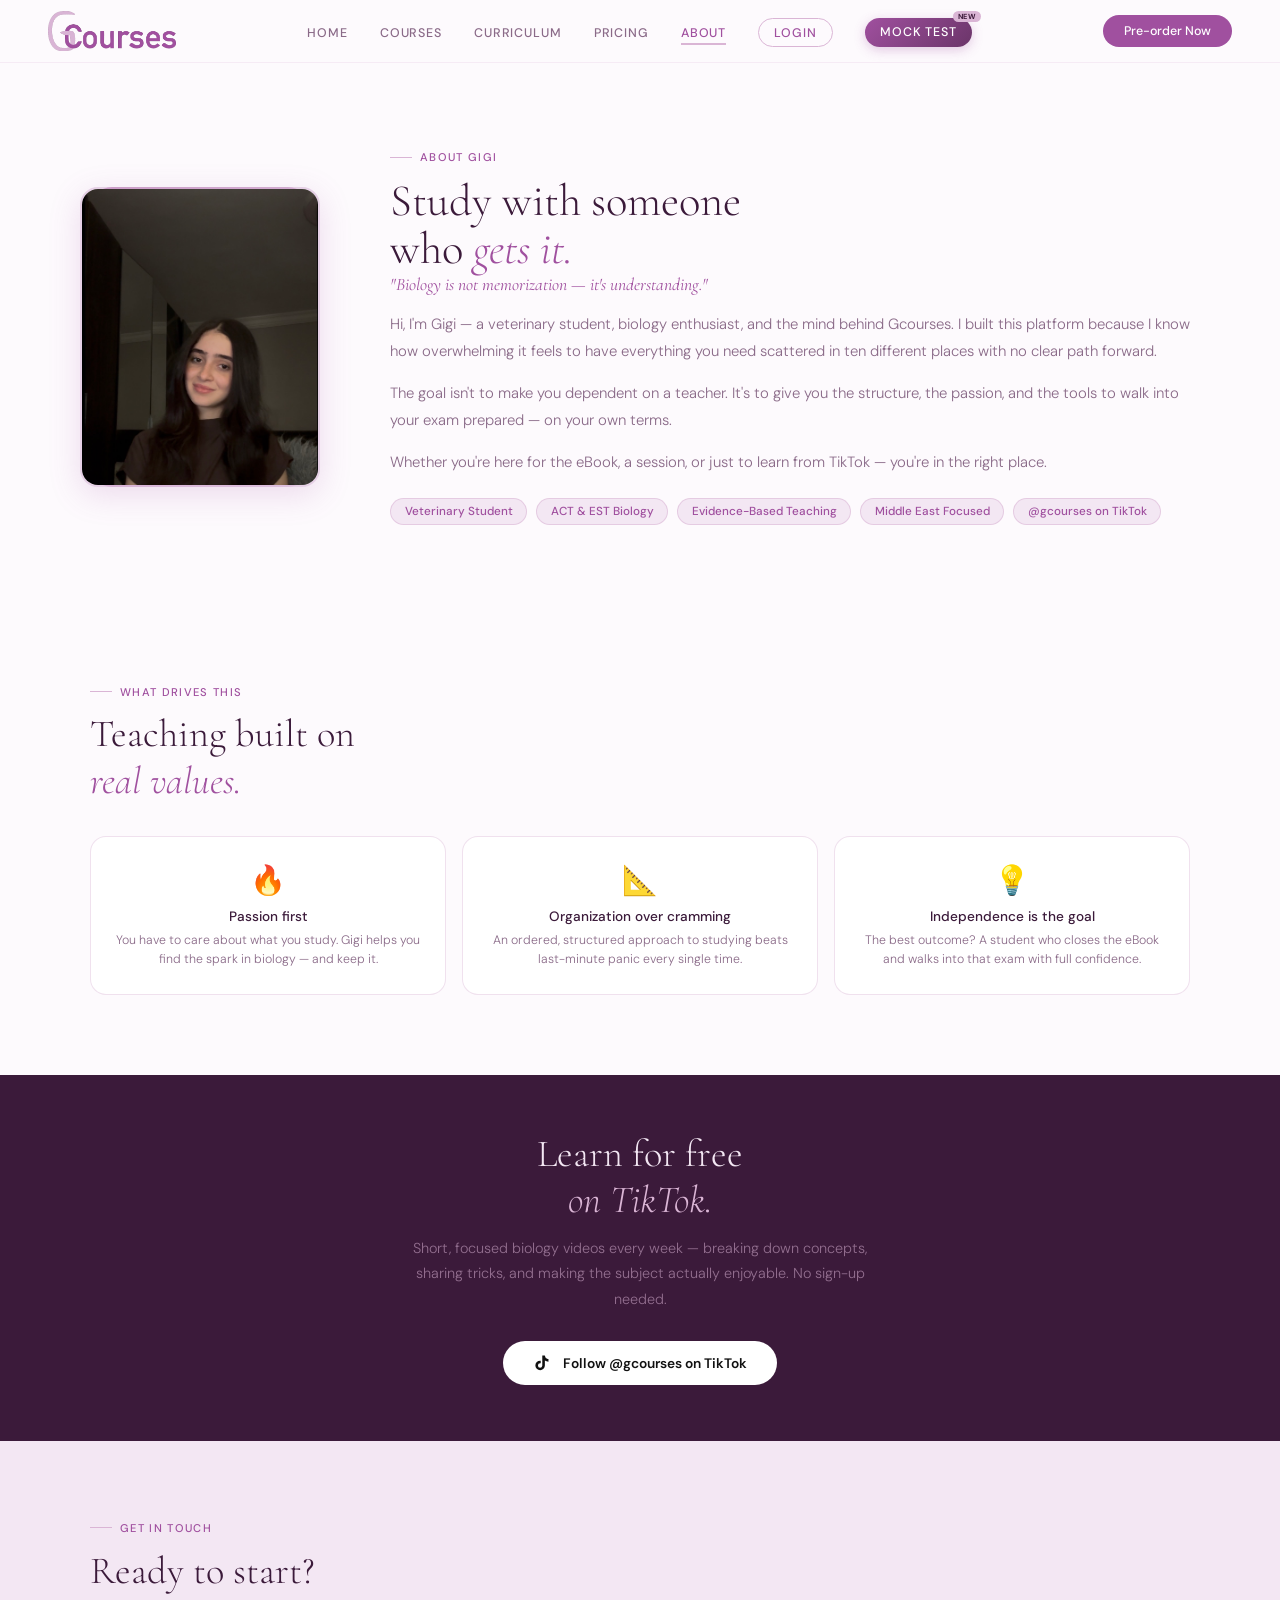
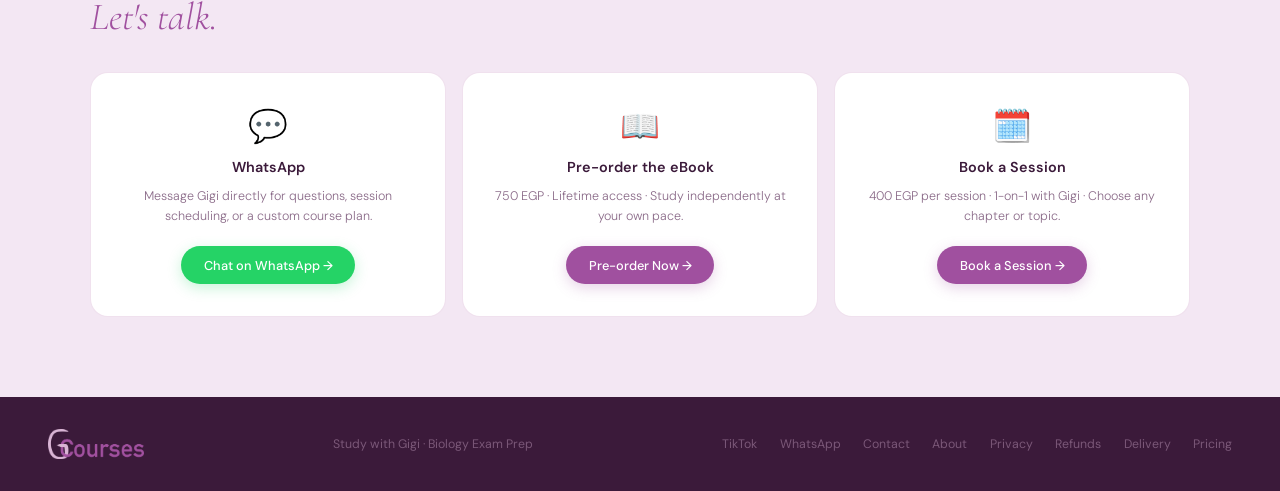
==== about.html @ 27399dd8 "Add Google Analytics (gtag.js, G-3MKLKGQ6C5) to all pages" ====
<!DOCTYPE html>
<html lang="en">
<head>
  <!-- Google tag (gtag.js) -->
  <script async src="https://www.googletagmanager.com/gtag/js?id=G-3MKLKGQ6C5"></script>
  <script>
    window.dataLayer = window.dataLayer || [];
    function gtag(){dataLayer.push(arguments);}
    gtag('js', new Date());

    gtag('config', 'G-3MKLKGQ6C5');
  </script>
  <meta charset="UTF-8"/>
  <meta name="viewport" content="width=device-width,initial-scale=1.0"/>
  <title>About Gigi · Gcourses — Gcourses</title>
  <link href="https://fonts.googleapis.com/css2?family=Cormorant+Garamond:ital,wght@0,300;0,400;0,600;1,300;1,400&family=DM+Sans:ital,wght@0,300;0,400;0,500;1,300&display=swap" rel="stylesheet"/>
  <!-- Vercel Web Analytics -->
  <script>
    window.va = window.va || function () { (window.vaq = window.vaq || []).push(arguments); };
  </script>
  <script defer src="/_vercel/insights/script.js"></script>
  <style>
  :root {
    --purple: #a0509f; --lavender: #dab5d5; --blush: #f3e7f3;
    --deep: #3b1a3a; --mid: #6b3569; --text: #2e1a2e;
    --muted: #8a6a88; --white: #fdfafd;
  }
  *, *::before, *::after { box-sizing: border-box; margin: 0; padding: 0; }
  html { scroll-behavior: smooth; }
  body { font-family: 'DM Sans', sans-serif; background: var(--white); color: var(--text); overflow-x: hidden; }
  nav {
    position: fixed; top: 0; left: 0; right: 0; z-index: 100;
    display: flex; align-items: center; justify-content: space-between;
    padding: 0.7rem 3rem;
    background: rgba(253,250,253,0.95); backdrop-filter: blur(14px);
    border-bottom: 1px solid rgba(218,181,213,0.22);
  }
  .nav-logo img { height: 40px; width: auto; display: block; }
  .nav-links { display: flex; gap: 2rem; list-style: none; }
  .nav-links a { font-size: 0.78rem; font-weight: 500; letter-spacing: 0.07em; text-transform: uppercase; color: var(--muted); text-decoration: none; transition: color 0.2s; padding-bottom: 2px; border-bottom: 2px solid transparent; }
  .nav-links a:hover, .nav-links a.active { color: var(--purple); border-bottom-color: var(--lavender); }
  .nav-cta { background: var(--purple); color: #fff; border: none; border-radius: 100px; padding: 0.5rem 1.3rem; font-family: 'DM Sans', sans-serif; font-size: 0.78rem; font-weight: 500; cursor: pointer; transition: all 0.2s; text-decoration: none; }
  .nav-cta:hover { background: var(--mid); transform: translateY(-1px); }
  .page { padding-top: 70px; min-height: 100vh; }
  h1 { font-family: 'Cormorant Garamond', serif; font-size: clamp(2.6rem, 4.5vw, 4.4rem); font-weight: 300; line-height: 1.08; color: var(--deep); }
  h1 em, h2 em { font-style: italic; color: var(--purple); }
  h2 { font-family: 'Cormorant Garamond', serif; font-size: clamp(1.8rem, 3vw, 2.6rem); font-weight: 300; line-height: 1.2; color: var(--deep); }
  .inner { max-width: 1100px; margin: 0 auto; }
  .section-wrap { padding: 5rem 3rem; }
  .section-wrap.alt { background: var(--blush); }
  .section-label { font-size: 0.7rem; font-weight: 500; letter-spacing: 0.12em; text-transform: uppercase; color: var(--purple); display: flex; align-items: center; gap: 0.5rem; margin-bottom: 0.8rem; }
  .section-label::before { content: ''; display: block; width: 22px; height: 1px; background: var(--lavender); }
  .btn-primary { background: var(--purple); color: #fff; border: none; border-radius: 100px; padding: 0.82rem 1.9rem; font-family: 'DM Sans', sans-serif; font-size: 0.86rem; font-weight: 500; cursor: pointer; transition: all 0.2s; box-shadow: 0 4px 18px rgba(160,80,159,0.28); text-decoration: none; display: inline-block; }
  .btn-primary:hover { background: var(--mid); transform: translateY(-2px); }
  .btn-ghost { background: none; border: 1.5px solid var(--lavender); border-radius: 100px; padding: 0.82rem 1.9rem; font-family: 'DM Sans', sans-serif; font-size: 0.86rem; font-weight: 500; color: var(--purple); cursor: pointer; transition: all 0.2s; text-decoration: none; display: inline-block; }
  .btn-ghost:hover { border-color: var(--purple); background: var(--blush); }
  footer { background: var(--deep); color: rgba(218,181,213,0.4); padding: 2rem 3rem; display: flex; justify-content: space-between; align-items: center; font-size: 0.77rem; }
  .footer-logo img { height: 30px; width: auto; display: block; }
  .footer-links { display: flex; gap: 1.4rem; }
  .footer-links a { color: rgba(218,181,213,0.4); text-decoration: none; transition: color 0.2s; }
  .footer-links a:hover { color: var(--lavender); }
  @keyframes fadeUp { from { opacity: 0; transform: translateY(18px); } to { opacity: 1; transform: translateY(0); } }
  .fade-up { animation: fadeUp 0.65s ease both; }
  .fade-up-2 { animation: fadeUp 0.65s 0.12s ease both; }
  .fade-up-3 { animation: fadeUp 0.65s 0.22s ease both; }
  @media (max-width: 900px) { nav { padding: 0.8rem 1.5rem; } .nav-links { display: none; } .section-wrap { padding: 3.5rem 1.5rem; } footer { flex-direction: column; gap: 1rem; text-align: center; } }

  .about-hero { padding:5rem 3rem; }
  .about-grid { display:grid; grid-template-columns:auto 1fr; gap:5rem; align-items:center; }
  .about-avatar { width:220px; height:300px; border-radius:22px; background:linear-gradient(135deg,var(--lavender),var(--blush)); display:flex; flex-direction:column; align-items:center; justify-content:center; gap:0.8rem; flex-shrink:0; }
  .avatar-circle { width:72px; height:72px; border-radius:50%; background:rgba(160,80,159,0.18); border:2px solid rgba(160,80,159,0.28); display:flex; align-items:center; justify-content:center; font-size:2rem; }
  .avatar-name { font-family:'Cormorant Garamond',serif; font-size:1.1rem; font-weight:600; color:var(--purple); }
  .about-tagline { font-family:'Cormorant Garamond',serif; font-size:1.1rem; font-style:italic; color:var(--purple); margin-bottom:1rem; }
  .about-tags { display:flex; flex-wrap:wrap; gap:0.55rem; margin-top:1.3rem; }
  .tag { background:var(--blush); border:1px solid rgba(218,181,213,0.55); border-radius:100px; padding:0.28rem 0.85rem; font-size:0.73rem; color:var(--purple); font-weight:500; }
  .values-grid { display:grid; grid-template-columns:repeat(3,1fr); gap:1rem; margin-top:2rem; }
  .value-card { background:#fff; border:1px solid rgba(218,181,213,0.4); border-radius:16px; padding:1.5rem 1.3rem; text-align:center; transition:transform 0.2s; }
  .value-card:hover { transform:translateY(-3px); }
  .value-icon { font-size:1.8rem; margin-bottom:0.6rem; }
  .value-title { font-size:0.85rem; font-weight:500; color:var(--deep); margin-bottom:0.35rem; }
  .value-desc { font-size:0.77rem; color:var(--muted); font-weight:300; line-height:1.6; }

  /* CONTACT */
  .contact-section { padding:5rem 3rem; background:var(--blush); }
  .contact-grid { display:grid; grid-template-columns:repeat(3,1fr); gap:1rem; margin-top:2rem; }
  .contact-card { background:#fff; border-radius:18px; padding:2rem 1.6rem; border:1px solid rgba(218,181,213,0.4); display:flex; flex-direction:column; align-items:center; text-align:center; gap:0.7rem; transition:transform 0.2s,box-shadow 0.2s; }
  .contact-card:hover { transform:translateY(-3px); box-shadow:0 8px 26px rgba(160,80,159,0.1); }
  .contact-icon { font-size:2rem; }
  .contact-title { font-size:0.9rem; font-weight:600; color:var(--deep); }
  .contact-desc { font-size:0.78rem; color:var(--muted); font-weight:300; line-height:1.6; }
  .contact-btn { margin-top:0.5rem; border-radius:100px; padding:0.65rem 1.4rem; font-family:'DM Sans',sans-serif; font-size:0.8rem; font-weight:500; cursor:pointer; text-decoration:none; display:inline-block; transition:all 0.2s; }
  .btn-wa { background:#25D366; color:#fff; border:none; box-shadow:0 4px 14px rgba(37,211,102,0.25); }
  .btn-wa:hover { background:#1ebe5d; transform:translateY(-2px); }
  .btn-tt { background:#010101; color:#fff; border:none; }
  .btn-tt:hover { background:#333; transform:translateY(-2px); }
  .btn-form { background:var(--purple); color:#fff; border:none; box-shadow:0 4px 14px rgba(160,80,159,0.25); }
  .btn-form:hover { background:var(--mid); transform:translateY(-2px); }

  /* TIKTOK strip */
  .tiktok-strip { background:var(--deep); padding:3.5rem 3rem; text-align:center; }
  .tiktok-strip h2 { color:var(--blush); }
  .tiktok-strip h2 em { color:var(--lavender); }
  .tiktok-strip p { color:rgba(218,181,213,0.55); font-weight:300; font-size:0.9rem; margin:0.8rem auto 1.8rem; max-width:460px; line-height:1.75; }
  .btn-tiktok-dark { display:inline-flex; align-items:center; gap:0.7rem; background:#fff; color:#111; border:none; border-radius:100px; padding:0.82rem 1.9rem; font-family:'DM Sans',sans-serif; font-size:0.86rem; font-weight:600; cursor:pointer; text-decoration:none; transition:all 0.2s; }
  .btn-tiktok-dark:hover { transform:translateY(-2px); box-shadow:0 6px 22px rgba(255,255,255,0.15); }

  @media(max-width:900px){ .about-grid{grid-template-columns:1fr;} .about-avatar{width:100%;height:180px;} .values-grid{grid-template-columns:1fr 1fr;} .contact-grid{grid-template-columns:1fr;} }
  @media(max-width:600px){ .values-grid{grid-template-columns:1fr;} }
</style>
<style id="mobile-nav-fix">
  .nav-toggle { display:none; background:none; border:none; cursor:pointer; padding:0.4rem; flex-direction:column; gap:5px; z-index:120; }
  .nav-toggle span { display:block; width:24px; height:2px; background:var(--purple,#a0509f); border-radius:2px; transition:transform 0.25s, opacity 0.25s; }
  .nav-toggle.open span:nth-child(1){ transform:translateY(7px) rotate(45deg); }
  .nav-toggle.open span:nth-child(2){ opacity:0; }
  .nav-toggle.open span:nth-child(3){ transform:translateY(-7px) rotate(-45deg); }
  @media (max-width:900px){
    nav { flex-wrap:wrap; }
    .nav-toggle { display:flex; order:3; margin-left:auto; }
    .nav-cta { order:2; }
    .nav-links {
      display:flex !important; flex-direction:column; gap:0; order:4;
      flex-basis:100%; max-height:0; overflow:hidden;
      transition:max-height 0.3s ease; align-items:flex-start;
    }
    .nav-links.open { max-height:60vh; margin-top:0.6rem; }
    .nav-links li { width:100%; }
    .nav-links a { display:block; padding:0.85rem 0.2rem; width:100%; border-bottom:1px solid rgba(218,181,213,0.25) !important; }
  }

  .nav-links a.mock-link { color:#fff !important; background:linear-gradient(135deg,var(--purple),var(--mid)); border-radius:100px; padding:0.4rem 0.95rem; border-bottom:none !important; box-shadow:0 3px 12px rgba(160,80,159,0.3); position:relative; }
  .nav-links a.mock-link:hover { color:#fff !important; transform:translateY(-1px); }
  .nav-links a.mock-link::after { content:'NEW'; position:absolute; top:-7px; right:-9px; font-size:0.46rem; font-weight:700; letter-spacing:0.05em; background:var(--lavender); color:var(--deep); border-radius:100px; padding:1px 5px; }
</style>
<style id="gc-login-css">
.nav-links a.login-link{color:var(--purple);border:1.5px solid var(--lavender);border-radius:100px;padding:0.35rem 0.95rem;border-bottom:1.5px solid var(--lavender) !important;}
.nav-links a.login-link:hover{background:var(--blush);border-color:var(--purple);color:var(--purple);}
</style>
</head>
<body>
<nav><div class="nav-logo"><a href="index.html"><img src="[data-uri]" alt="Gcourses"></a></div><ul class="nav-links"><li><a href="index.html" class="">Home</a></li><li><a href="courses.html" class="">Courses</a></li><li><a href="curriculum.html" class="">Curriculum</a></li><li><a href="pricing.html" class="">Pricing</a></li><li><a href="about.html" class="active">About</a></li><li><a href="login.html" class="login-link" id="gc-login-link">Login</a></li><li><a href="mock-test.html" class="mock-link">Mock Test</a></li></ul><a href="https://marked-kumquat-903.notion.site/2fe700bc3fa581caabe5fdbd5288d40e?pvs=105" target="_blank" class="nav-cta">Pre-order Now</a>
  <button class="nav-toggle" aria-label="Menu"><span></span><span></span><span></span></button></nav>
<div class="page">

<section class="about-hero">
  <div class="inner about-grid">
    <div class="about-avatar">
      <div style="width:240px;border-radius:18px;overflow:hidden;box-shadow:0 8px 32px rgba(160,80,159,0.18);border:2px solid rgba(160,80,159,0.25);">
        <img src="IMG_5245.jpg" alt="Gigi" style="width:100%;display:block;object-fit:cover;" />
      </div>
    </div>
    <div>
      <div class="section-label">About Gigi</div>
      <h1 style="font-size:clamp(2rem,3.5vw,3.2rem);">Study with someone<br>who <em>gets it.</em></h1>
      <div class="about-tagline">"Biology is not memorization — it's understanding."</div>
      <p style="font-size:0.93rem;font-weight:300;line-height:1.85;color:var(--muted);margin-bottom:0.9rem;">Hi, I'm Gigi — a veterinary student, biology enthusiast, and the mind behind Gcourses. I built this platform because I know how overwhelming it feels to have everything you need scattered in ten different places with no clear path forward.</p>
      <p style="font-size:0.93rem;font-weight:300;line-height:1.85;color:var(--muted);margin-bottom:0.9rem;">The goal isn't to make you dependent on a teacher. It's to give you the structure, the passion, and the tools to walk into your exam prepared — on your own terms.</p>
      <p style="font-size:0.93rem;font-weight:300;line-height:1.85;color:var(--muted);">Whether you're here for the eBook, a session, or just to learn from TikTok — you're in the right place.</p>
      <div class="about-tags">
        <span class="tag">Veterinary Student</span>
        <span class="tag">ACT & EST Biology</span>
        <span class="tag">Evidence-Based Teaching</span>
        <span class="tag">Middle East Focused</span>
        <span class="tag">@gcourses on TikTok</span>
      </div>
    </div>
  </div>
</section>

<section class="section-wrap">
  <div class="inner">
    <div class="section-label">What Drives This</div>
    <h2>Teaching built on<br><em>real values.</em></h2>
    <div class="values-grid">
      <div class="value-card"><div class="value-icon">🔥</div><div class="value-title">Passion first</div><div class="value-desc">You have to care about what you study. Gigi helps you find the spark in biology — and keep it.</div></div>
      <div class="value-card"><div class="value-icon">📐</div><div class="value-title">Organization over cramming</div><div class="value-desc">An ordered, structured approach to studying beats last-minute panic every single time.</div></div>
      <div class="value-card"><div class="value-icon">💡</div><div class="value-title">Independence is the goal</div><div class="value-desc">The best outcome? A student who closes the eBook and walks into that exam with full confidence.</div></div>
    </div>
  </div>
</section>

<!-- TIKTOK STRIP -->
<div class="tiktok-strip">
  <h2>Learn for free<br><em>on TikTok.</em></h2>
  <p>Short, focused biology videos every week — breaking down concepts, sharing tricks, and making the subject actually enjoyable. No sign-up needed.</p>
  <a href="https://www.tiktok.com/@gcourses" target="_blank" class="btn-tiktok-dark">
    <svg width="18" height="18" viewBox="0 0 24 24" fill="currentColor"><path d="M19.59 6.69a4.83 4.83 0 0 1-3.77-4.25V2h-3.45v13.67a2.89 2.89 0 0 1-2.88 2.5 2.89 2.89 0 0 1-2.89-2.89 2.89 2.89 0 0 1 2.89-2.89c.28 0 .54.04.79.1V9.01a6.33 6.33 0 0 0-.79-.05 6.34 6.34 0 0 0-6.34 6.34 6.34 6.34 0 0 0 6.34 6.34 6.34 6.34 0 0 0 6.33-6.34V8.69a8.18 8.18 0 0 0 4.78 1.52V6.76a4.85 4.85 0 0 1-1.01-.07z"/></svg>
    Follow @gcourses on TikTok
  </a>
</div>

<!-- CONTACT -->
<section class="contact-section">
  <div class="inner">
    <div class="section-label">Get in Touch</div>
    <h2>Ready to start?<br><em>Let's talk.</em></h2>
    <div class="contact-grid">
      <div class="contact-card">
        <div class="contact-icon">💬</div>
        <div class="contact-title">WhatsApp</div>
        <div class="contact-desc">Message Gigi directly for questions, session scheduling, or a custom course plan.</div>
        <a href="https://wa.me/201130052584" target="_blank" class="contact-btn btn-wa">
          Chat on WhatsApp →
        </a>
      </div>
      <div class="contact-card">
        <div class="contact-icon">📖</div>
        <div class="contact-title">Pre-order the eBook</div>
        <div class="contact-desc">750 EGP · Lifetime access · Study independently at your own pace.</div>
        <a href="https://marked-kumquat-903.notion.site/300700bc3fa581039378f19410c2c1af?pvs=105" target="_blank" class="contact-btn btn-form">Pre-order Now →</a>
      </div>
      <div class="contact-card">
        <div class="contact-icon">🗓️</div>
        <div class="contact-title">Book a Session</div>
        <div class="contact-desc">400 EGP per session · 1-on-1 with Gigi · Choose any chapter or topic.</div>
        <a href="https://marked-kumquat-903.notion.site/2fe700bc3fa581caabe5fdbd5288d40e?pvs=105" target="_blank" class="contact-btn btn-form">Book a Session →</a>
      </div>
    </div>
  </div>
</section>

<footer><div class="footer-logo"><a href="index.html"><img src="[data-uri]" alt="Gcourses"></a></div><div>Study with Gigi · Biology Exam Prep</div><div class="footer-links"><a href="https://www.tiktok.com/@gcourses" target="_blank">TikTok</a><a href="https://wa.me/201130052584" target="_blank">WhatsApp</a><a href="contact.html">Contact</a><a href="about.html">About</a><a href="privacy-policy.html">Privacy</a><a href="refund-policy.html">Refunds</a><a href="delivery-policy.html">Delivery</a><a href="pricing.html">Pricing</a></div></footer>
</div>
<script id="mobile-nav-js">
(function(){
  var btn=document.querySelector('.nav-toggle'), links=document.querySelector('.nav-links');
  if(btn&&links){
    btn.addEventListener('click',function(){ btn.classList.toggle('open'); links.classList.toggle('open'); });
    links.querySelectorAll('a').forEach(function(a){ a.addEventListener('click',function(){ btn.classList.remove('open'); links.classList.remove('open'); }); });
  }
})();
</script>
<script id="gc-nav-auth">
(function(){
  function setup(){
    var link=document.getElementById("gc-login-link");
    if(!link) return;
    var t=localStorage.getItem("gc_token");
    if(t){
      link.textContent="Log out";
      link.href="#";
      link.addEventListener("click",function(e){
        e.preventDefault();
        localStorage.removeItem("gc_token");
        localStorage.removeItem("gc_email");
        location.href="index.html";
      });
    }
  }
  if(document.readyState!=="loading") setup();
  else document.addEventListener("DOMContentLoaded",setup);
})();
</script>
</body>
</html>
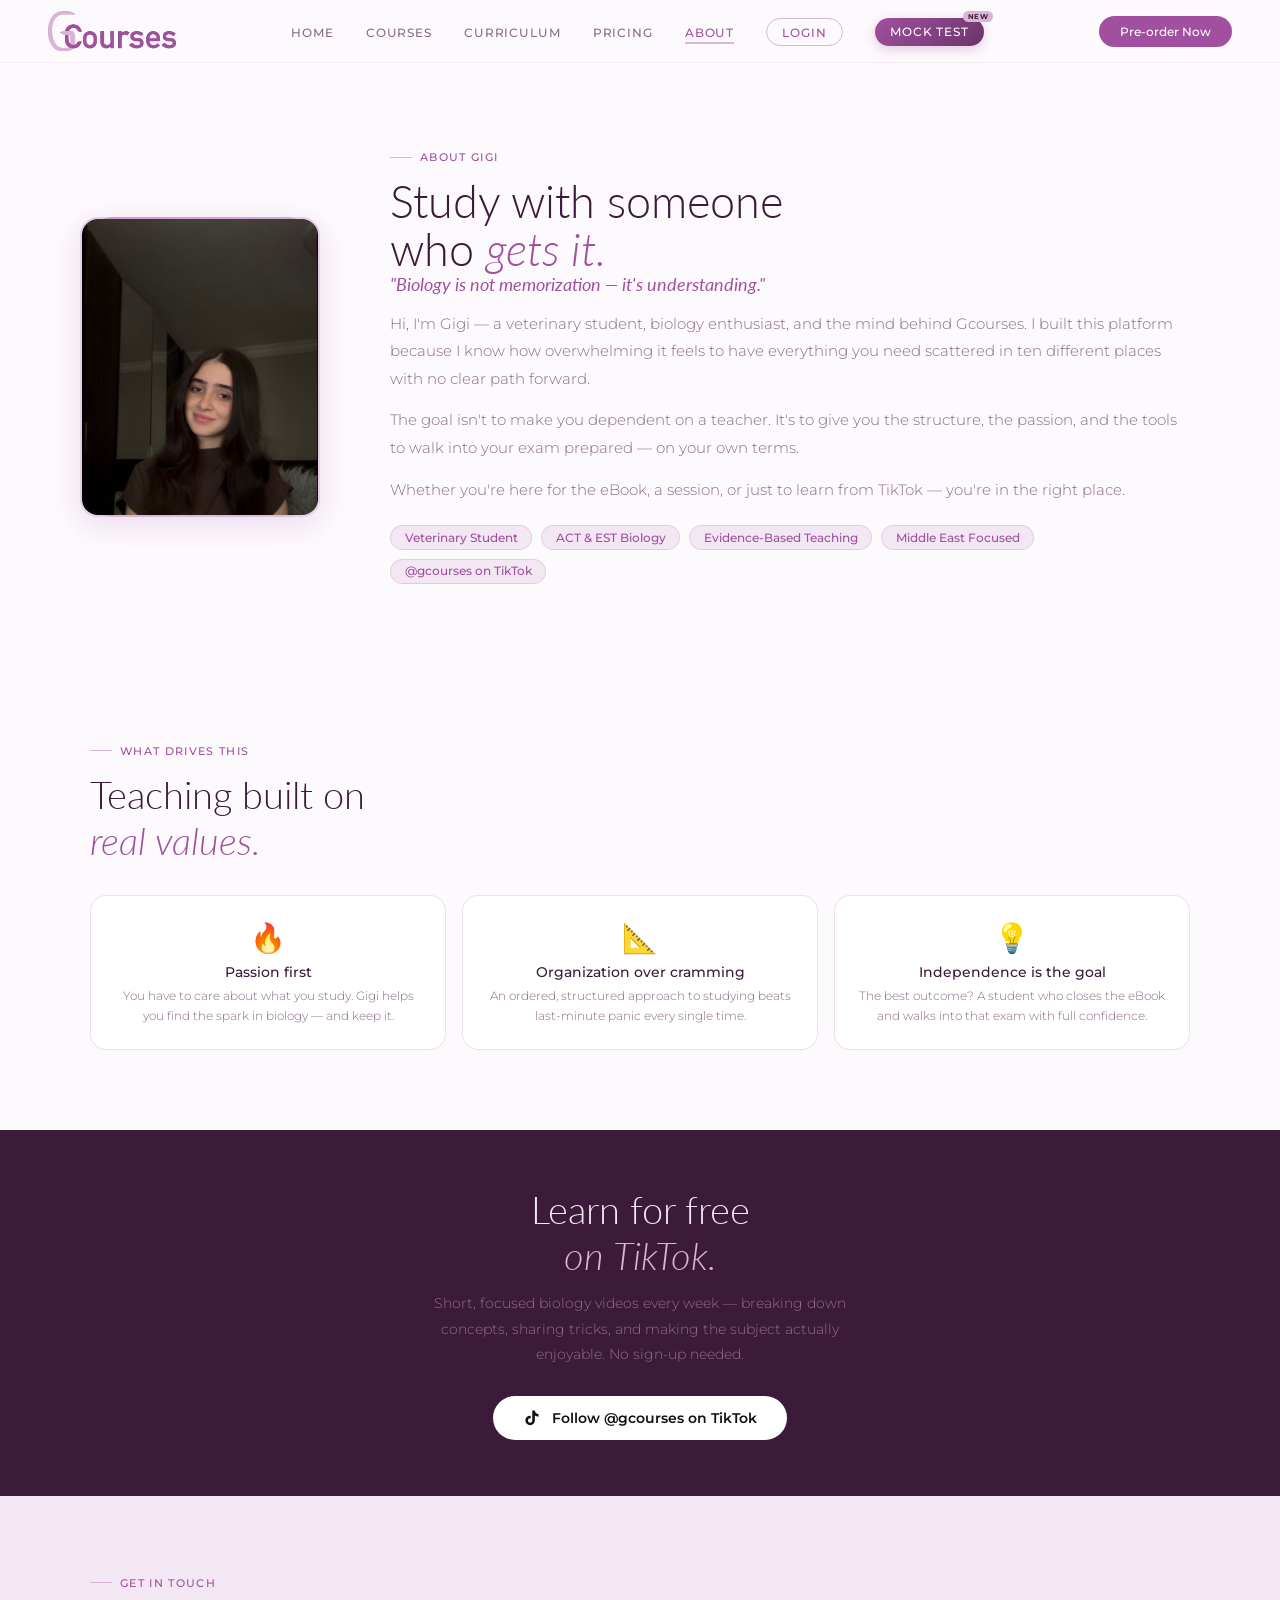
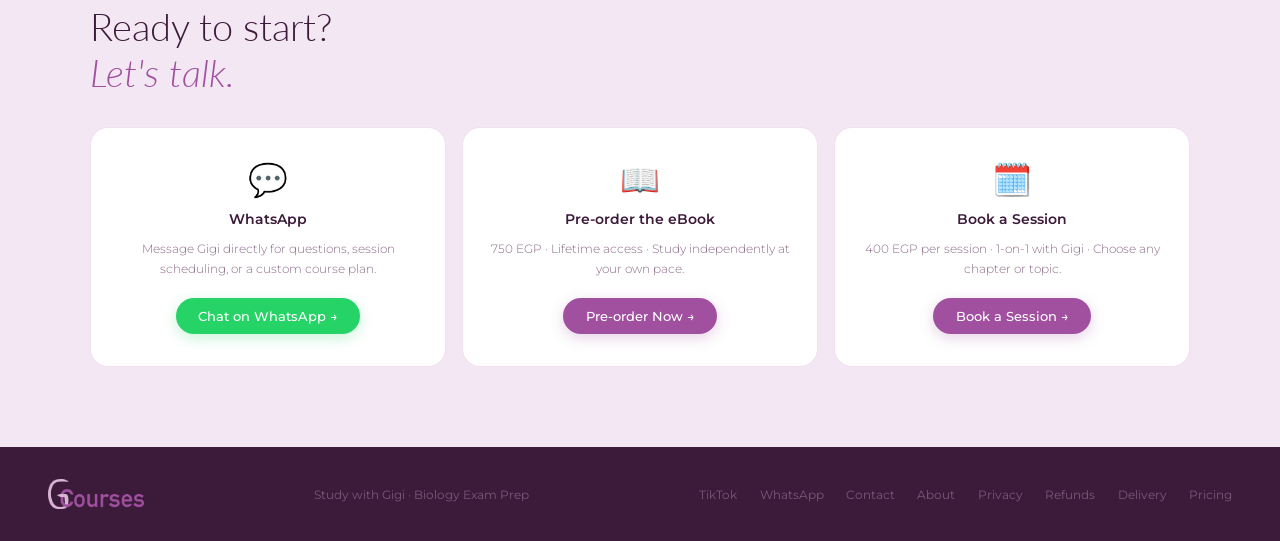
==== commit 8e74fd76: "Switch fonts to Montserrat/Lato, redesign hero widget, transparent buddy - Fonts: body text now Mont" ====
--- a/about.html
+++ b/about.html
@@ -2,6 +2,13 @@
 <!DOCTYPE html>
 <html lang="en">
 <head>
+  <!-- Google Tag Manager -->
+  <script>(function(w,d,s,l,i){w[l]=w[l]||[];w[l].push({'gtm.start':
+  new Date().getTime(),event:'gtm.js'});var f=d.getElementsByTagName(s)[0],
+  j=d.createElement(s),dl=l!='dataLayer'?'&l='+l:'';j.async=true;j.src=
+  'https://www.googletagmanager.com/gtm.js?id='+i+dl;f.parentNode.insertBefore(j,f);
+  })(window,document,'script','dataLayer','GTM-WPZZSK8C');</script>
+  <!-- End Google Tag Manager -->
   <!-- Google tag (gtag.js) -->
   <script async src="https://www.googletagmanager.com/gtag/js?id=G-3MKLKGQ6C5"></script>
   <script>
@@ -14,7 +21,21 @@
   <meta charset="UTF-8"/>
   <meta name="viewport" content="width=device-width,initial-scale=1.0"/>
   <title>About Gigi · Gcourses — Gcourses</title>
-  <link href="https://fonts.googleapis.com/css2?family=Cormorant+Garamond:ital,wght@0,300;0,400;0,600;1,300;1,400&family=DM+Sans:ital,wght@0,300;0,400;0,500;1,300&display=swap" rel="stylesheet"/>
+  <meta name="description" content="Gcourses — ACT &amp; EST Biology exam prep with Gigi: the complete eBook, mock tests, and 1-on-1 sessions to help you score higher." />
+  <link rel="canonical" href="https://gcourses.site/about.html" />
+  <link rel="icon" type="image/svg+xml" href="/favicon.svg" />
+  <link rel="apple-touch-icon" href="/gcourses-logo.png" />
+  <meta property="og:type" content="website" />
+  <meta property="og:site_name" content="Gcourses" />
+  <meta property="og:title" content="About Gigi · Gcourses — Gcourses" />
+  <meta property="og:description" content="Gcourses — ACT &amp; EST Biology exam prep with Gigi: the complete eBook, mock tests, and 1-on-1 sessions to help you score higher." />
+  <meta property="og:url" content="https://gcourses.site/about.html" />
+  <meta property="og:image" content="https://gcourses.site/gcourses-logo.png" />
+  <meta name="twitter:card" content="summary_large_image" />
+  <meta name="twitter:title" content="About Gigi · Gcourses — Gcourses" />
+  <meta name="twitter:description" content="Gcourses — ACT &amp; EST Biology exam prep with Gigi: the complete eBook, mock tests, and 1-on-1 sessions to help you score higher." />
+  <meta name="twitter:image" content="https://gcourses.site/gcourses-logo.png" />
+  <link href="https://fonts.googleapis.com/css2?family=Lato:ital,wght@0,300;0,400;0,700;1,400&family=Montserrat:ital,wght@0,300;0,400;0,500;0,600;0,700;1,400&display=swap" rel="stylesheet"/>
   <!-- Vercel Web Analytics -->
   <script>
     window.va = window.va || function () { (window.vaq = window.vaq || []).push(arguments); };
@@ -28,7 +49,7 @@
   }
   *, *::before, *::after { box-sizing: border-box; margin: 0; padding: 0; }
   html { scroll-behavior: smooth; }
-  body { font-family: 'DM Sans', sans-serif; background: var(--white); color: var(--text); overflow-x: hidden; }
+  body { font-family: 'Montserrat', sans-serif; background: var(--white); color: var(--text); overflow-x: hidden; }
   nav {
     position: fixed; top: 0; left: 0; right: 0; z-index: 100;
     display: flex; align-items: center; justify-content: space-between;
@@ -40,20 +61,20 @@
   .nav-links { display: flex; gap: 2rem; list-style: none; }
   .nav-links a { font-size: 0.78rem; font-weight: 500; letter-spacing: 0.07em; text-transform: uppercase; color: var(--muted); text-decoration: none; transition: color 0.2s; padding-bottom: 2px; border-bottom: 2px solid transparent; }
   .nav-links a:hover, .nav-links a.active { color: var(--purple); border-bottom-color: var(--lavender); }
-  .nav-cta { background: var(--purple); color: #fff; border: none; border-radius: 100px; padding: 0.5rem 1.3rem; font-family: 'DM Sans', sans-serif; font-size: 0.78rem; font-weight: 500; cursor: pointer; transition: all 0.2s; text-decoration: none; }
+  .nav-cta { background: var(--purple); color: #fff; border: none; border-radius: 100px; padding: 0.5rem 1.3rem; font-family: 'Montserrat', sans-serif; font-size: 0.78rem; font-weight: 500; cursor: pointer; transition: all 0.2s; text-decoration: none; }
   .nav-cta:hover { background: var(--mid); transform: translateY(-1px); }
   .page { padding-top: 70px; min-height: 100vh; }
-  h1 { font-family: 'Cormorant Garamond', serif; font-size: clamp(2.6rem, 4.5vw, 4.4rem); font-weight: 300; line-height: 1.08; color: var(--deep); }
+  h1 { font-family: 'Lato', serif; font-size: clamp(2.6rem, 4.5vw, 4.4rem); font-weight: 300; line-height: 1.08; color: var(--deep); }
   h1 em, h2 em { font-style: italic; color: var(--purple); }
-  h2 { font-family: 'Cormorant Garamond', serif; font-size: clamp(1.8rem, 3vw, 2.6rem); font-weight: 300; line-height: 1.2; color: var(--deep); }
+  h2 { font-family: 'Lato', serif; font-size: clamp(1.8rem, 3vw, 2.6rem); font-weight: 300; line-height: 1.2; color: var(--deep); }
   .inner { max-width: 1100px; margin: 0 auto; }
   .section-wrap { padding: 5rem 3rem; }
   .section-wrap.alt { background: var(--blush); }
   .section-label { font-size: 0.7rem; font-weight: 500; letter-spacing: 0.12em; text-transform: uppercase; color: var(--purple); display: flex; align-items: center; gap: 0.5rem; margin-bottom: 0.8rem; }
   .section-label::before { content: ''; display: block; width: 22px; height: 1px; background: var(--lavender); }
-  .btn-primary { background: var(--purple); color: #fff; border: none; border-radius: 100px; padding: 0.82rem 1.9rem; font-family: 'DM Sans', sans-serif; font-size: 0.86rem; font-weight: 500; cursor: pointer; transition: all 0.2s; box-shadow: 0 4px 18px rgba(160,80,159,0.28); text-decoration: none; display: inline-block; }
+  .btn-primary { background: var(--purple); color: #fff; border: none; border-radius: 100px; padding: 0.82rem 1.9rem; font-family: 'Montserrat', sans-serif; font-size: 0.86rem; font-weight: 500; cursor: pointer; transition: all 0.2s; box-shadow: 0 4px 18px rgba(160,80,159,0.28); text-decoration: none; display: inline-block; }
   .btn-primary:hover { background: var(--mid); transform: translateY(-2px); }
-  .btn-ghost { background: none; border: 1.5px solid var(--lavender); border-radius: 100px; padding: 0.82rem 1.9rem; font-family: 'DM Sans', sans-serif; font-size: 0.86rem; font-weight: 500; color: var(--purple); cursor: pointer; transition: all 0.2s; text-decoration: none; display: inline-block; }
+  .btn-ghost { background: none; border: 1.5px solid var(--lavender); border-radius: 100px; padding: 0.82rem 1.9rem; font-family: 'Montserrat', sans-serif; font-size: 0.86rem; font-weight: 500; color: var(--purple); cursor: pointer; transition: all 0.2s; text-decoration: none; display: inline-block; }
   .btn-ghost:hover { border-color: var(--purple); background: var(--blush); }
   footer { background: var(--deep); color: rgba(218,181,213,0.4); padding: 2rem 3rem; display: flex; justify-content: space-between; align-items: center; font-size: 0.77rem; }
   .footer-logo img { height: 30px; width: auto; display: block; }
@@ -70,8 +91,8 @@
   .about-grid { display:grid; grid-template-columns:auto 1fr; gap:5rem; align-items:center; }
   .about-avatar { width:220px; height:300px; border-radius:22px; background:linear-gradient(135deg,var(--lavender),var(--blush)); display:flex; flex-direction:column; align-items:center; justify-content:center; gap:0.8rem; flex-shrink:0; }
   .avatar-circle { width:72px; height:72px; border-radius:50%; background:rgba(160,80,159,0.18); border:2px solid rgba(160,80,159,0.28); display:flex; align-items:center; justify-content:center; font-size:2rem; }
-  .avatar-name { font-family:'Cormorant Garamond',serif; font-size:1.1rem; font-weight:600; color:var(--purple); }
-  .about-tagline { font-family:'Cormorant Garamond',serif; font-size:1.1rem; font-style:italic; color:var(--purple); margin-bottom:1rem; }
+  .avatar-name { font-family:'Lato',serif; font-size:1.1rem; font-weight:600; color:var(--purple); }
+  .about-tagline { font-family:'Lato',serif; font-size:1.1rem; font-style:italic; color:var(--purple); margin-bottom:1rem; }
   .about-tags { display:flex; flex-wrap:wrap; gap:0.55rem; margin-top:1.3rem; }
   .tag { background:var(--blush); border:1px solid rgba(218,181,213,0.55); border-radius:100px; padding:0.28rem 0.85rem; font-size:0.73rem; color:var(--purple); font-weight:500; }
   .values-grid { display:grid; grid-template-columns:repeat(3,1fr); gap:1rem; margin-top:2rem; }
@@ -89,7 +110,7 @@
   .contact-icon { font-size:2rem; }
   .contact-title { font-size:0.9rem; font-weight:600; color:var(--deep); }
   .contact-desc { font-size:0.78rem; color:var(--muted); font-weight:300; line-height:1.6; }
-  .contact-btn { margin-top:0.5rem; border-radius:100px; padding:0.65rem 1.4rem; font-family:'DM Sans',sans-serif; font-size:0.8rem; font-weight:500; cursor:pointer; text-decoration:none; display:inline-block; transition:all 0.2s; }
+  .contact-btn { margin-top:0.5rem; border-radius:100px; padding:0.65rem 1.4rem; font-family:'Montserrat',sans-serif; font-size:0.8rem; font-weight:500; cursor:pointer; text-decoration:none; display:inline-block; transition:all 0.2s; }
   .btn-wa { background:#25D366; color:#fff; border:none; box-shadow:0 4px 14px rgba(37,211,102,0.25); }
   .btn-wa:hover { background:#1ebe5d; transform:translateY(-2px); }
   .btn-tt { background:#010101; color:#fff; border:none; }
@@ -102,7 +123,7 @@
   .tiktok-strip h2 { color:var(--blush); }
   .tiktok-strip h2 em { color:var(--lavender); }
   .tiktok-strip p { color:rgba(218,181,213,0.55); font-weight:300; font-size:0.9rem; margin:0.8rem auto 1.8rem; max-width:460px; line-height:1.75; }
-  .btn-tiktok-dark { display:inline-flex; align-items:center; gap:0.7rem; background:#fff; color:#111; border:none; border-radius:100px; padding:0.82rem 1.9rem; font-family:'DM Sans',sans-serif; font-size:0.86rem; font-weight:600; cursor:pointer; text-decoration:none; transition:all 0.2s; }
+  .btn-tiktok-dark { display:inline-flex; align-items:center; gap:0.7rem; background:#fff; color:#111; border:none; border-radius:100px; padding:0.82rem 1.9rem; font-family:'Montserrat',sans-serif; font-size:0.86rem; font-weight:600; cursor:pointer; text-decoration:none; transition:all 0.2s; }
   .btn-tiktok-dark:hover { transform:translateY(-2px); box-shadow:0 6px 22px rgba(255,255,255,0.15); }
 
   @media(max-width:900px){ .about-grid{grid-template-columns:1fr;} .about-avatar{width:100%;height:180px;} .values-grid{grid-template-columns:1fr 1fr;} .contact-grid{grid-template-columns:1fr;} }
@@ -138,6 +159,10 @@
 </style>
 </head>
 <body>
+  <!-- Google Tag Manager (noscript) -->
+  <noscript><iframe src="https://www.googletagmanager.com/ns.html?id=GTM-WPZZSK8C"
+  height="0" width="0" style="display:none;visibility:hidden"></iframe></noscript>
+  <!-- End Google Tag Manager (noscript) -->
 <nav><div class="nav-logo"><a href="index.html"><img src="[data-uri]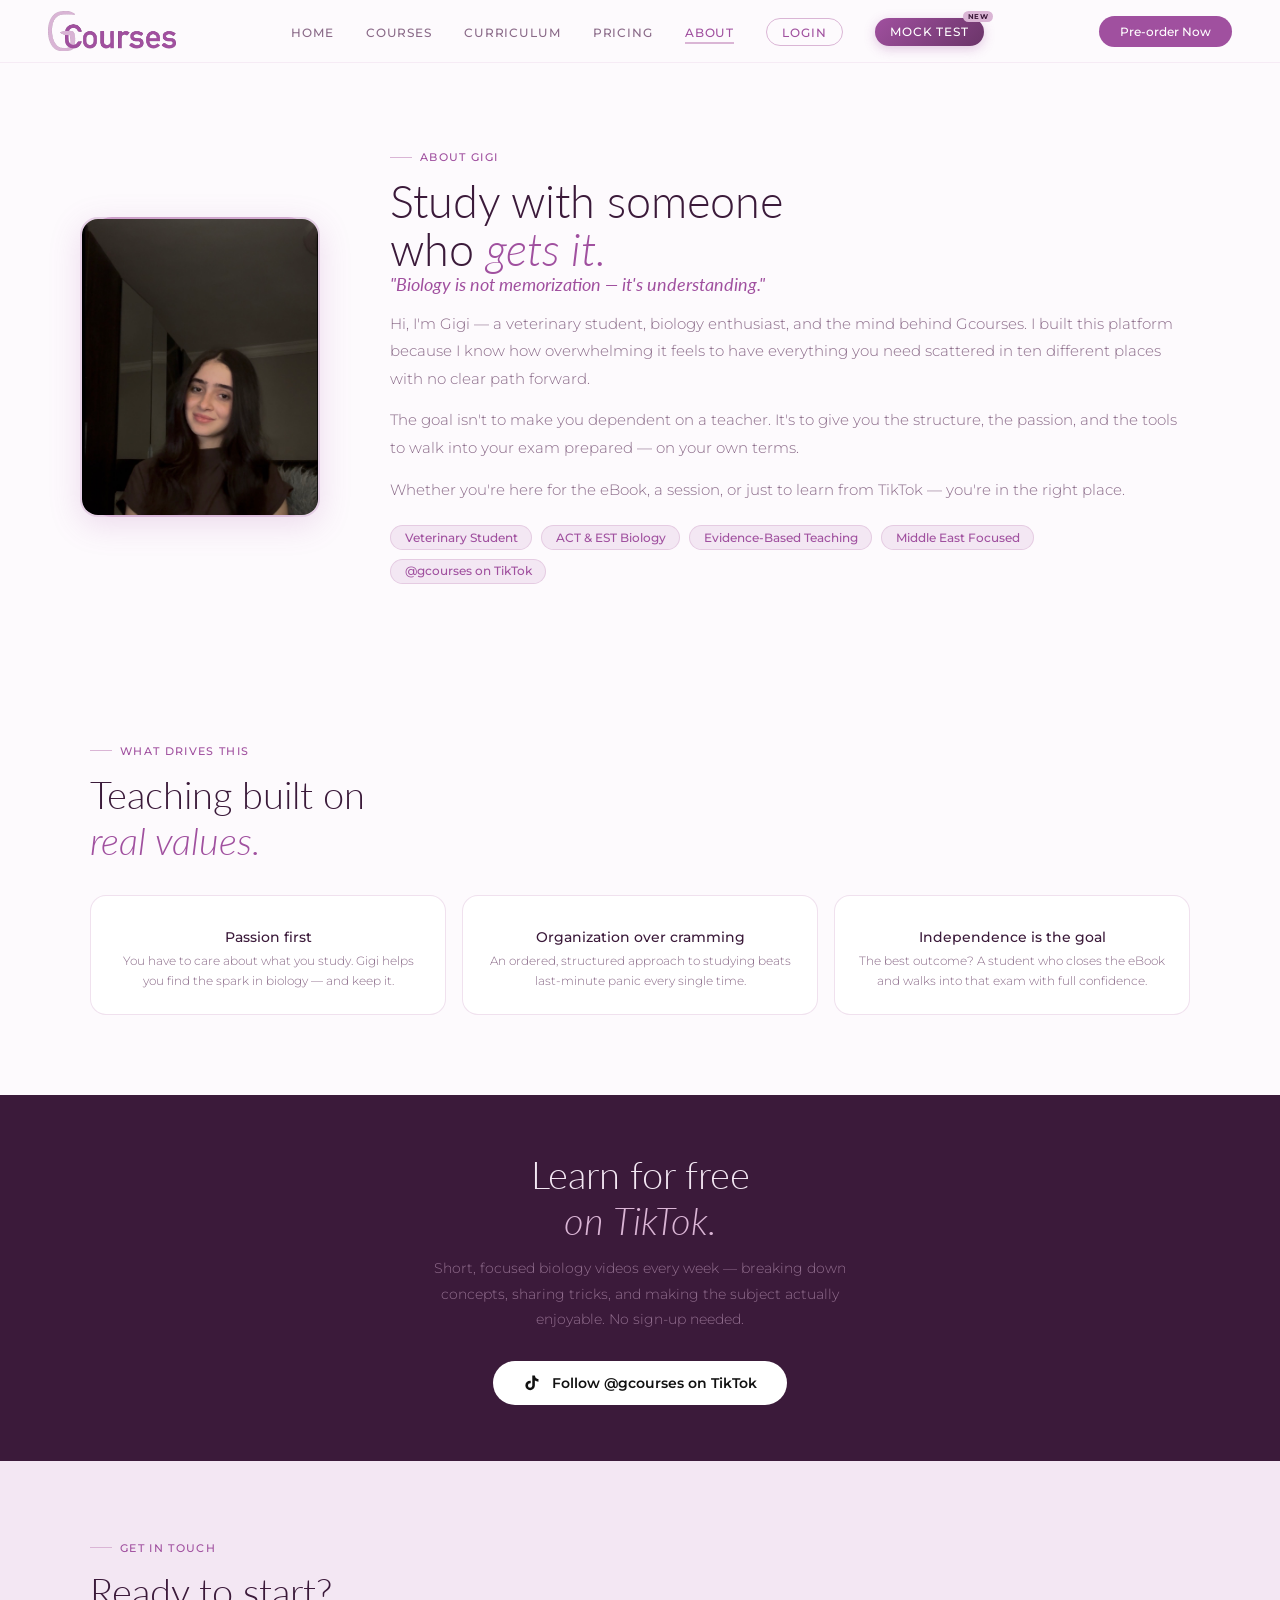
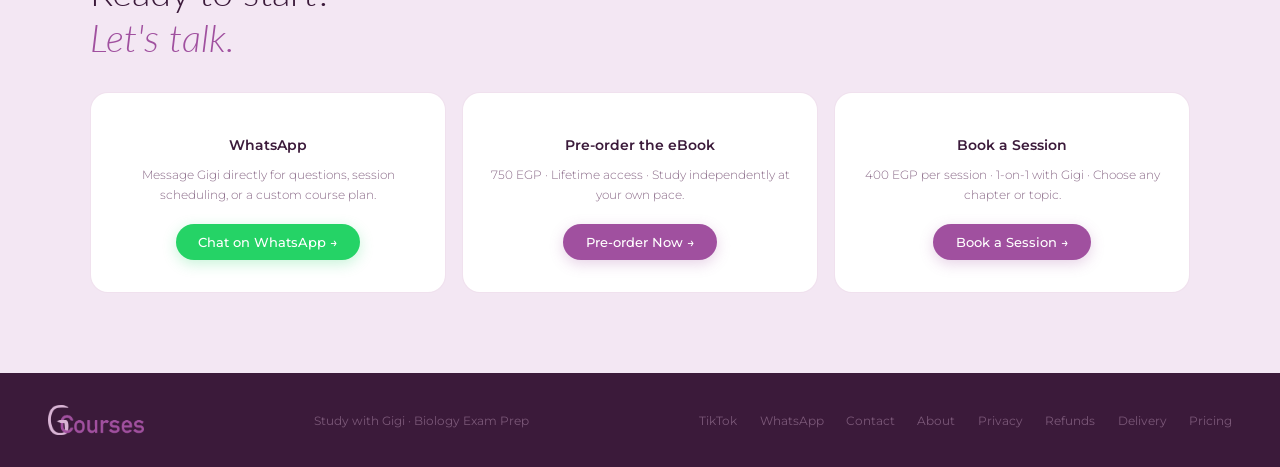
==== commit e9881f59: "Remove emoji site-wide and rename "Revision Portal" to "Portal" - Strip pictographic emoji from all " ====
--- a/about.html
+++ b/about.html
@@ -197,9 +197,9 @@
     <div class="section-label">What Drives This</div>
     <h2>Teaching built on<br><em>real values.</em></h2>
     <div class="values-grid">
-      <div class="value-card"><div class="value-icon">🔥</div><div class="value-title">Passion first</div><div class="value-desc">You have to care about what you study. Gigi helps you find the spark in biology — and keep it.</div></div>
-      <div class="value-card"><div class="value-icon">📐</div><div class="value-title">Organization over cramming</div><div class="value-desc">An ordered, structured approach to studying beats last-minute panic every single time.</div></div>
-      <div class="value-card"><div class="value-icon">💡</div><div class="value-title">Independence is the goal</div><div class="value-desc">The best outcome? A student who closes the eBook and walks into that exam with full confidence.</div></div>
+      <div class="value-card"><div class="value-icon"></div><div class="value-title">Passion first</div><div class="value-desc">You have to care about what you study. Gigi helps you find the spark in biology — and keep it.</div></div>
+      <div class="value-card"><div class="value-icon"></div><div class="value-title">Organization over cramming</div><div class="value-desc">An ordered, structured approach to studying beats last-minute panic every single time.</div></div>
+      <div class="value-card"><div class="value-icon"></div><div class="value-title">Independence is the goal</div><div class="value-desc">The best outcome? A student who closes the eBook and walks into that exam with full confidence.</div></div>
     </div>
   </div>
 </section>
@@ -221,7 +221,7 @@
     <h2>Ready to start?<br><em>Let's talk.</em></h2>
     <div class="contact-grid">
       <div class="contact-card">
-        <div class="contact-icon">💬</div>
+        <div class="contact-icon"></div>
         <div class="contact-title">WhatsApp</div>
         <div class="contact-desc">Message Gigi directly for questions, session scheduling, or a custom course plan.</div>
         <a href="https://wa.me/201130052584" target="_blank" class="contact-btn btn-wa">
@@ -229,13 +229,13 @@
         </a>
       </div>
       <div class="contact-card">
-        <div class="contact-icon">📖</div>
+        <div class="contact-icon"></div>
         <div class="contact-title">Pre-order the eBook</div>
         <div class="contact-desc">750 EGP · Lifetime access · Study independently at your own pace.</div>
         <a href="https://marked-kumquat-903.notion.site/300700bc3fa581039378f19410c2c1af?pvs=105" target="_blank" class="contact-btn btn-form">Pre-order Now →</a>
       </div>
       <div class="contact-card">
-        <div class="contact-icon">🗓️</div>
+        <div class="contact-icon"></div>
         <div class="contact-title">Book a Session</div>
         <div class="contact-desc">400 EGP per session · 1-on-1 with Gigi · Choose any chapter or topic.</div>
         <a href="https://marked-kumquat-903.notion.site/2fe700bc3fa581caabe5fdbd5288d40e?pvs=105" target="_blank" class="contact-btn btn-form">Book a Session →</a>
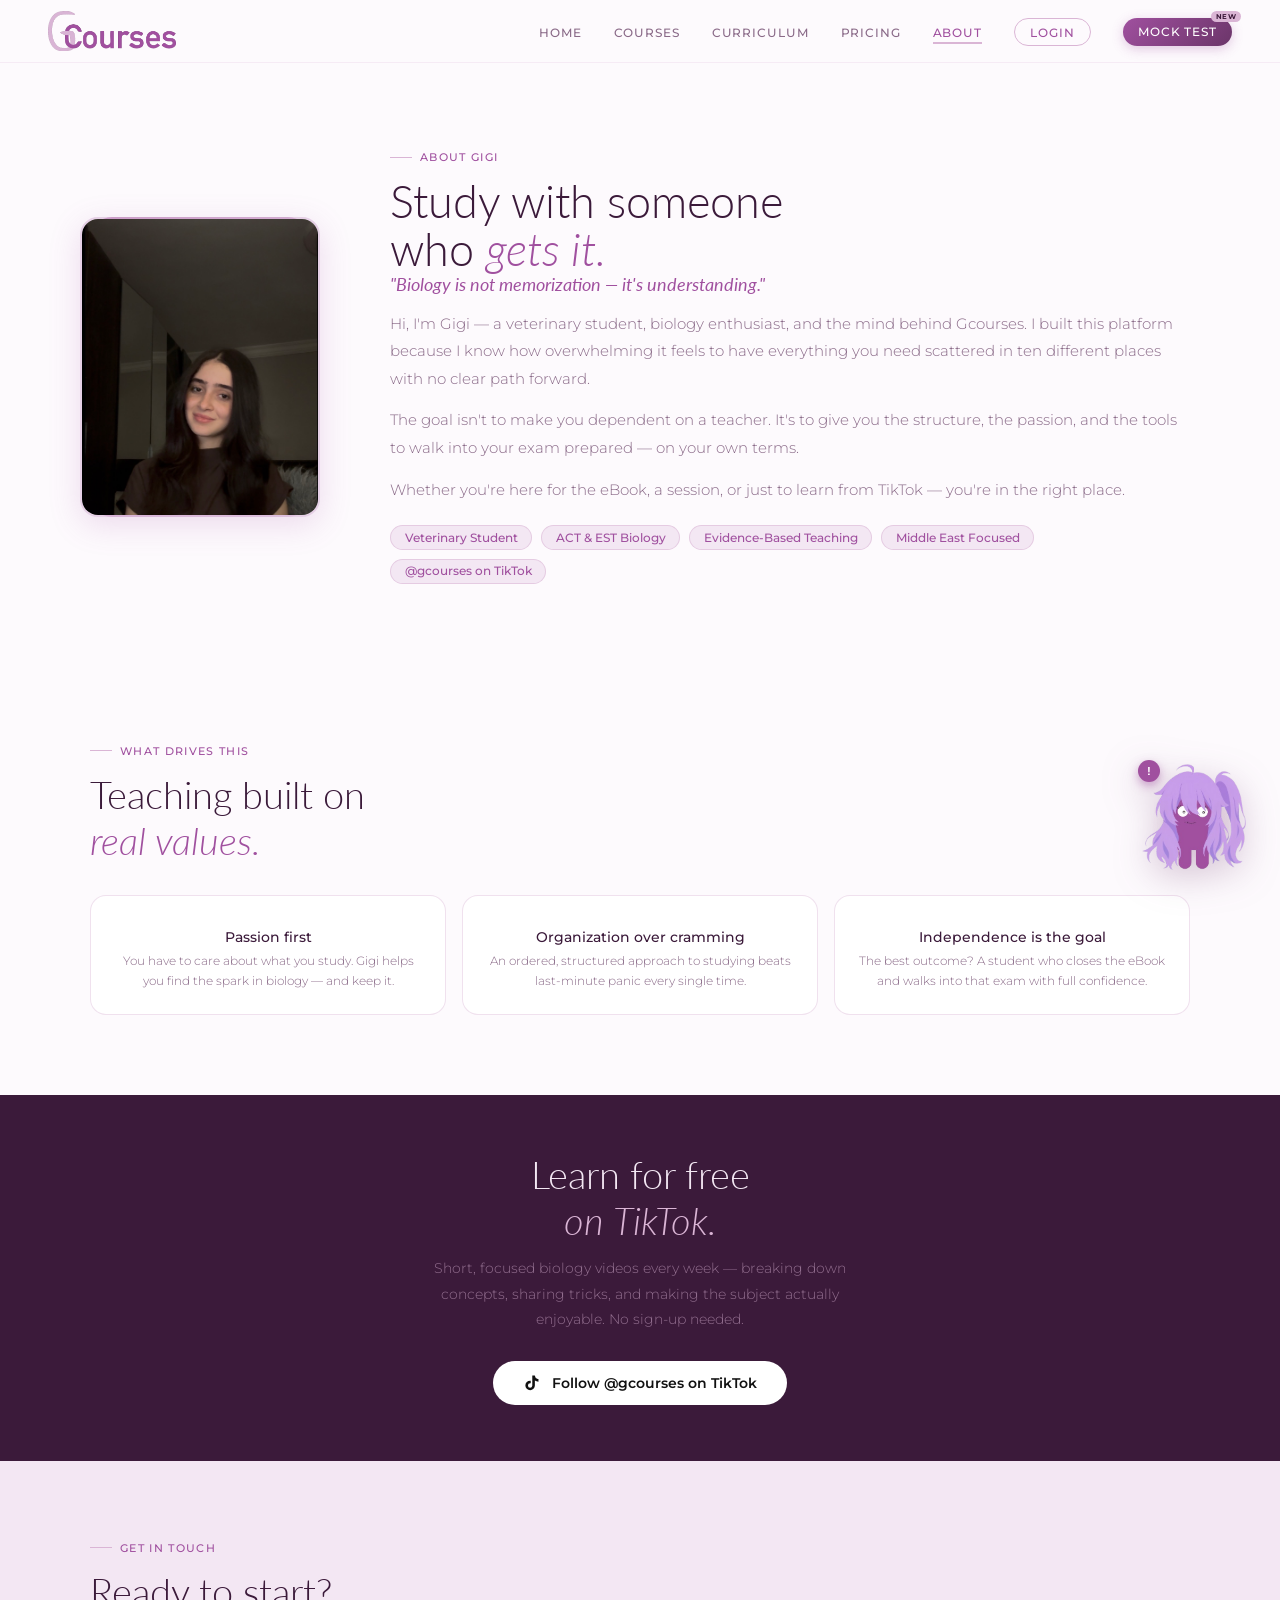
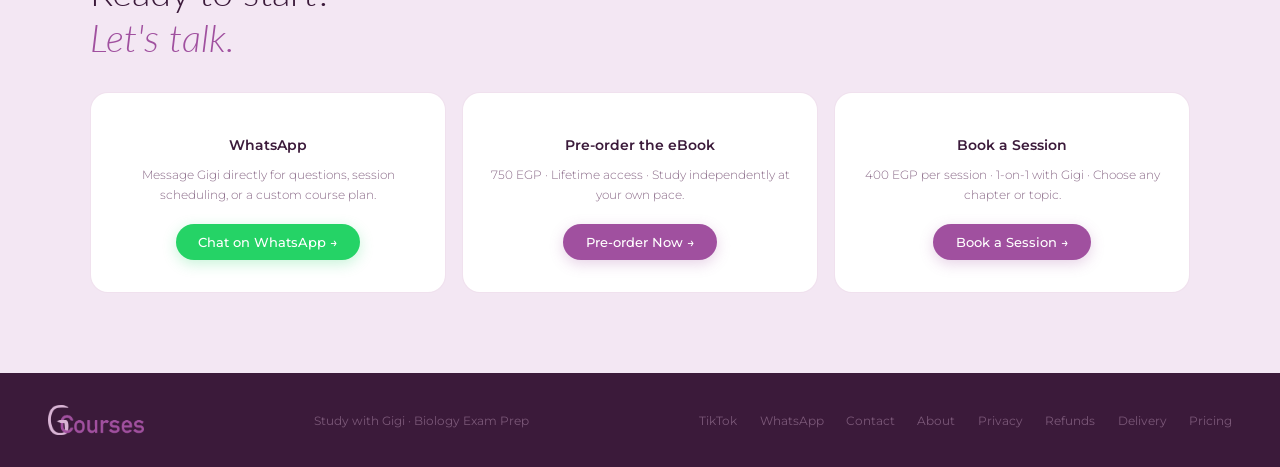
==== commit aa3fbfa0: "Unify nav across pages; turn Gigi buddy into a chat that emails the owner - Make the top nav identic" ====
--- a/about.html
+++ b/about.html
@@ -157,13 +157,14 @@
 .nav-links a.login-link{color:var(--purple);border:1.5px solid var(--lavender);border-radius:100px;padding:0.35rem 0.95rem;border-bottom:1.5px solid var(--lavender) !important;}
 .nav-links a.login-link:hover{background:var(--blush);border-color:var(--purple);color:var(--purple);}
 </style>
+  <link rel="stylesheet" href="/gc-experience.css" />
 </head>
 <body>
   <!-- Google Tag Manager (noscript) -->
   <noscript><iframe src="https://www.googletagmanager.com/ns.html?id=GTM-WPZZSK8C"
   height="0" width="0" style="display:none;visibility:hidden"></iframe></noscript>
   <!-- End Google Tag Manager (noscript) -->
-<nav><div class="nav-logo"><a href="index.html"><img src="[data-uri]" alt="Gcourses"></a></div><ul class="nav-links"><li><a href="index.html" class="">Home</a></li><li><a href="courses.html" class="">Courses</a></li><li><a href="curriculum.html" class="">Curriculum</a></li><li><a href="pricing.html" class="">Pricing</a></li><li><a href="about.html" class="active">About</a></li><li><a href="login.html" class="login-link" id="gc-login-link">Login</a></li><li><a href="mock-test.html" class="mock-link">Mock Test</a></li></ul><a href="https://marked-kumquat-903.notion.site/2fe700bc3fa581caabe5fdbd5288d40e?pvs=105" target="_blank" class="nav-cta">Pre-order Now</a>
+<nav><div class="nav-logo"><a href="index.html"><img src="[data-uri]